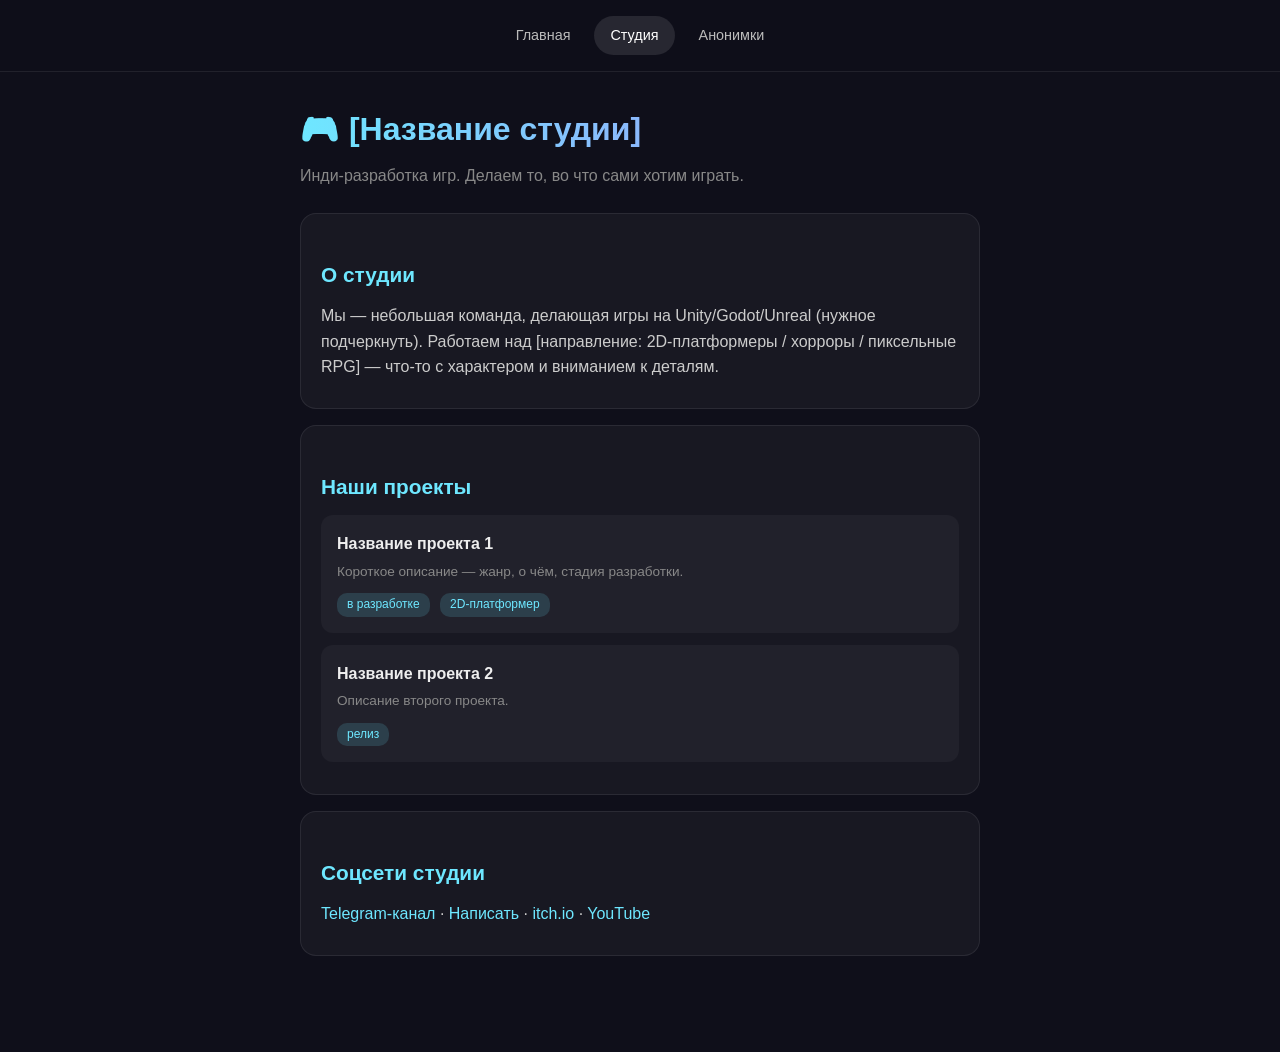
==== RedSite/studio.html @ a98f3c0b "Add files via upload" ====
<!DOCTYPE html>
<html lang="ru">
<head>
<meta charset="UTF-8">
<meta name="viewport" content="width=device-width, initial-scale=1">
<title>Студия — [Название]</title>
<link rel="stylesheet" href="styles.css">
</head>
<body>
<nav>
  <a href="index.html">Главная</a>
  <a href="studio.html">Студия</a>
  <a href="questions.html">Анонимки</a>
</nav>
<main>
  <h1>🎮 [Название студии]</h1>
  <p class="sub">Инди-разработка игр. Делаем то, во что сами хотим играть.</p>

  <div class="card">
    <h2>О студии</h2>
    <p>Мы — небольшая команда, делающая игры на Unity/Godot/Unreal (нужное подчеркнуть). 
       Работаем над [направление: 2D-платформеры / хорроры / пиксельные RPG] — что-то с 
       характером и вниманием к деталям.</p>
  </div>

  <div class="card">
    <h2>Наши проекты</h2>

    <div class="project">
      <img src="img/project1.jpg" alt="" onerror="this.style.display='none'">
      <div class="project-info">
        <h3>Название проекта 1</h3>
        <p>Короткое описание — жанр, о чём, стадия разработки.</p>
        <div style="margin-top:6px;">
          <span class="tag">в разработке</span>
          <span class="tag">2D-платформер</span>
        </div>
      </div>
    </div>

    <div class="project">
      <img src="img/project2.jpg" alt="" onerror="this.style.display='none'">
      <div class="project-info">
        <h3>Название проекта 2</h3>
        <p>Описание второго проекта.</p>
        <div style="margin-top:6px;">
          <span class="tag">релиз</span>
        </div>
      </div>
    </div>

    <!-- Добавляй ещё блоки .project по шаблону выше -->
  </div>

  <div class="card">
    <h2>Соцсети студии</h2>
    <p>
      <a href="https://t.me/студия_канал" target="_blank">Telegram-канал</a> · 
      <a href="https://t.me/студия_контакт" target="_blank">Написать</a> · 
      <a href="https://itch.io/студия" target="_blank">itch.io</a> · 
      <a href="https://youtube.com/@студия" target="_blank">YouTube</a>
    </p>
  </div>
</main>
<script src="script.js"></script>
</body>
</html>
---- RedSite/styles.css ----
* { box-sizing: border-box; margin: 0; padding: 0; }
body {
  font-family: -apple-system, BlinkMacSystemFont, "Segoe UI", sans-serif;
  background: #0f0f1a; color: #eee; min-height: 100vh;
  line-height: 1.6;
}
nav {
  display: flex; gap: 8px; padding: 16px; justify-content: center;
  flex-wrap: wrap; border-bottom: 1px solid rgba(255,255,255,0.08);
  position: sticky; top: 0; background: rgba(15,15,26,0.95);
  backdrop-filter: blur(10px); z-index: 100;
}
nav a {
  color: #bbb; text-decoration: none; padding: 8px 16px;
  border-radius: 20px; font-size: 0.9rem; transition: 0.2s;
}
nav a:hover, nav a.active { color: #fff; background: rgba(255,255,255,0.1); }
main { max-width: 720px; margin: 0 auto; padding: 32px 20px 80px; }
h1 {
  font-size: 2rem; margin-bottom: 8px;
  background: linear-gradient(90deg, #6ee7ff, #a78bfa);
  -webkit-background-clip: text; -webkit-text-fill-color: transparent;
}
h2 { font-size: 1.3rem; margin: 24px 0 12px; color: #6ee7ff; }
.sub { color: #888; margin-bottom: 24px; }
.card {
  background: rgba(255,255,255,0.04); border: 1px solid rgba(255,255,255,0.08);
  border-radius: 16px; padding: 20px; margin-bottom: 16px;
}
.card p { color: #ccc; margin-bottom: 8px; }
.card a { color: #6ee7ff; text-decoration: none; }
.card a:hover { text-decoration: underline; }
.btn {
  display: inline-block; background: linear-gradient(90deg, #6ee7ff, #a78bfa);
  color: #0f0f1a; border: none; padding: 12px 24px; border-radius: 24px;
  font-size: 0.95rem; font-weight: 700; cursor: pointer;
  text-decoration: none; margin-top: 8px;
}
.btn:active { transform: scale(0.97); }
.btn.secondary { background: rgba(255,255,255,0.1); color: #eee; }
textarea, input {
  width: 100%; padding: 12px 16px; border-radius: 12px;
  border: 1px solid rgba(255,255,255,0.15); background: rgba(255,255,255,0.06);
  color: #eee; font-size: 1rem; font-family: inherit; resize: vertical;
  outline: none;
}
textarea:focus, input:focus { border-color: #6ee7ff; }
.question {
  background: rgba(255,255,255,0.04); border-left: 3px solid #6ee7ff;
  border-radius: 8px; padding: 16px; margin-bottom: 16px;
}
.question .q-meta { color: #666; font-size: 0.8rem; margin-top: 8px; }
.question .q-reply {
  margin-top: 12px; padding: 12px; background: rgba(167,139,250,0.1);
  border-radius: 8px; border-left: 3px solid #a78bfa;
}
.question .q-reply strong { color: #a78bfa; display: block; font-size: 0.85rem; margin-bottom: 4px; }
.project {
  display: flex; gap: 16px; align-items: center;
  padding: 16px; background: rgba(255,255,255,0.04); border-radius: 12px; margin-bottom: 12px;
}
.project img {
  width: 64px; height: 64px; border-radius: 12px; object-fit: cover; background: #222;
}
.project-info { flex: 1; }
.project-info h3 { font-size: 1rem; margin-bottom: 4px; }
.project-info p { color: #888; font-size: 0.85rem; }
.empty { color: #666; text-align: center; padding: 32px; font-style: italic; }
.tag { display: inline-block; background: rgba(110,231,255,0.15); color: #6ee7ff;
       padding: 2px 10px; border-radius: 10px; font-size: 0.75rem; margin-right: 6px; }
.admin-actions { display: flex; gap: 8px; margin-top: 12px; flex-wrap: wrap; }
.admin-actions button { font-size: 0.8rem; padding: 6px 12px; }
#adminKey { max-width: 300px; }
.toast {
  position: fixed; bottom: 20px; left: 50%; transform: translateX(-50%);
  background: #6ee7ff; color: #0f0f1a; padding: 12px 24px; border-radius: 24px;
  font-weight: 700; z-index: 999; opacity: 0; transition: 0.3s; pointer-events: none;
}
.toast.show { opacity: 1; }
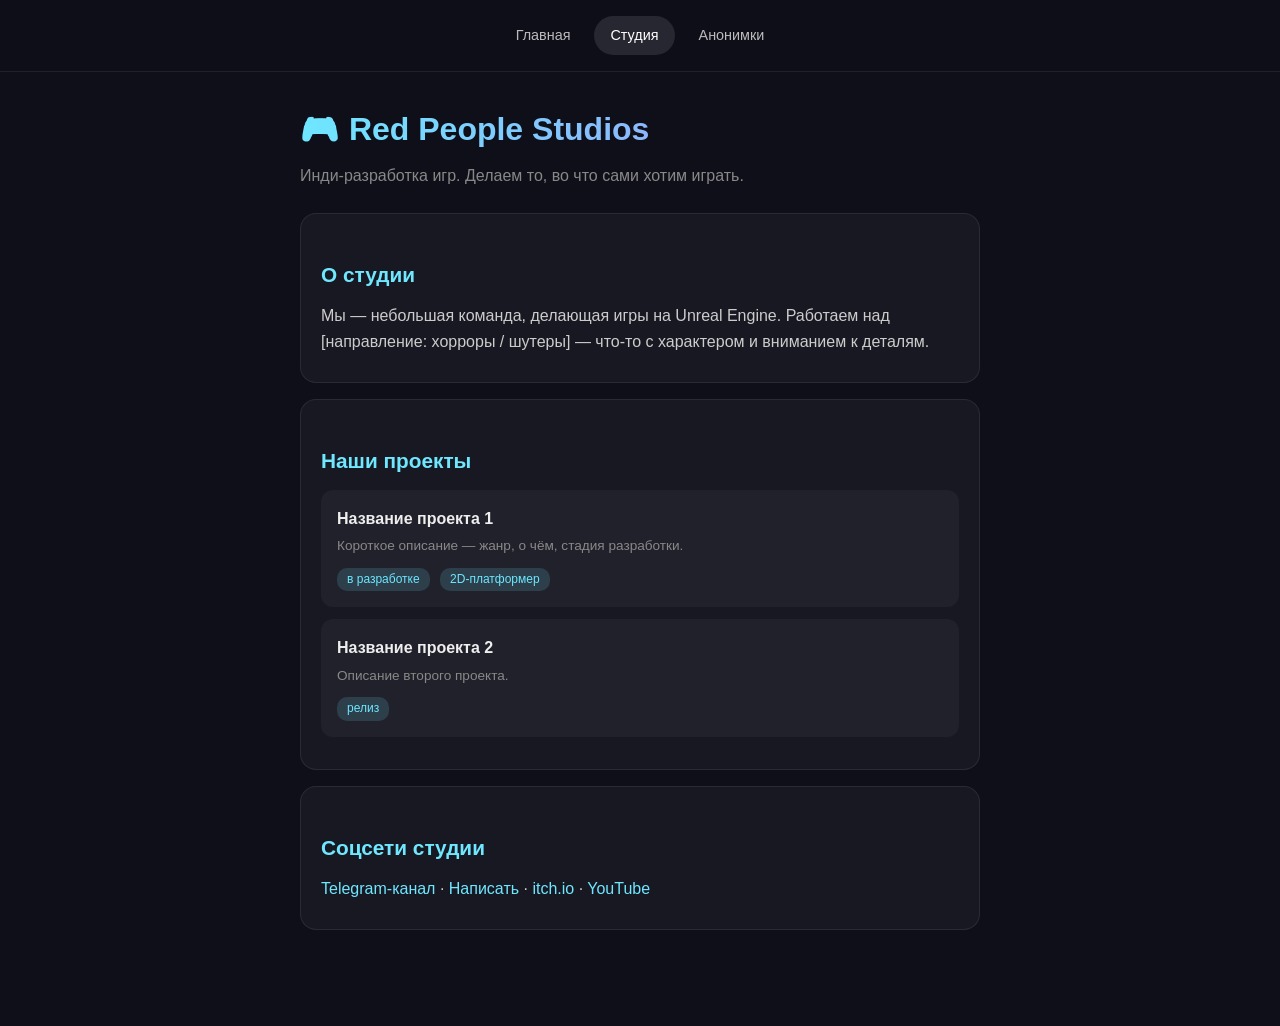
==== commit fa01d695: "Add files via upload" ====
--- a/RedSite/studio.html
+++ b/RedSite/studio.html
@@ -3,7 +3,7 @@
 <head>
 <meta charset="UTF-8">
 <meta name="viewport" content="width=device-width, initial-scale=1">
-<title>Студия — [Название]</title>
+<title>Студия — Red People</title>
 <link rel="stylesheet" href="styles.css">
 </head>
 <body>
@@ -13,13 +13,13 @@
   <a href="questions.html">Анонимки</a>
 </nav>
 <main>
-  <h1>🎮 [Название студии]</h1>
+  <h1>🎮 Red People Studios</h1>
   <p class="sub">Инди-разработка игр. Делаем то, во что сами хотим играть.</p>
 
   <div class="card">
     <h2>О студии</h2>
-    <p>Мы — небольшая команда, делающая игры на Unity/Godot/Unreal (нужное подчеркнуть). 
-       Работаем над [направление: 2D-платформеры / хорроры / пиксельные RPG] — что-то с 
+    <p>Мы — небольшая команда, делающая игры на Unreal Engine. 
+       Работаем над [направление: хорроры / шутеры] — что-то с 
        характером и вниманием к деталям.</p>
   </div>
 
@@ -55,8 +55,8 @@
   <div class="card">
     <h2>Соцсети студии</h2>
     <p>
-      <a href="https://t.me/студия_канал" target="_blank">Telegram-канал</a> · 
-      <a href="https://t.me/студия_контакт" target="_blank">Написать</a> · 
+      <a href="https://t.me/redpeoplestudios" target="_blank">Telegram-канал</a> · 
+      <a href="https://t.me/bluvanhella" target="_blank">Написать</a> · 
       <a href="https://itch.io/студия" target="_blank">itch.io</a> · 
       <a href="https://youtube.com/@студия" target="_blank">YouTube</a>
     </p>
